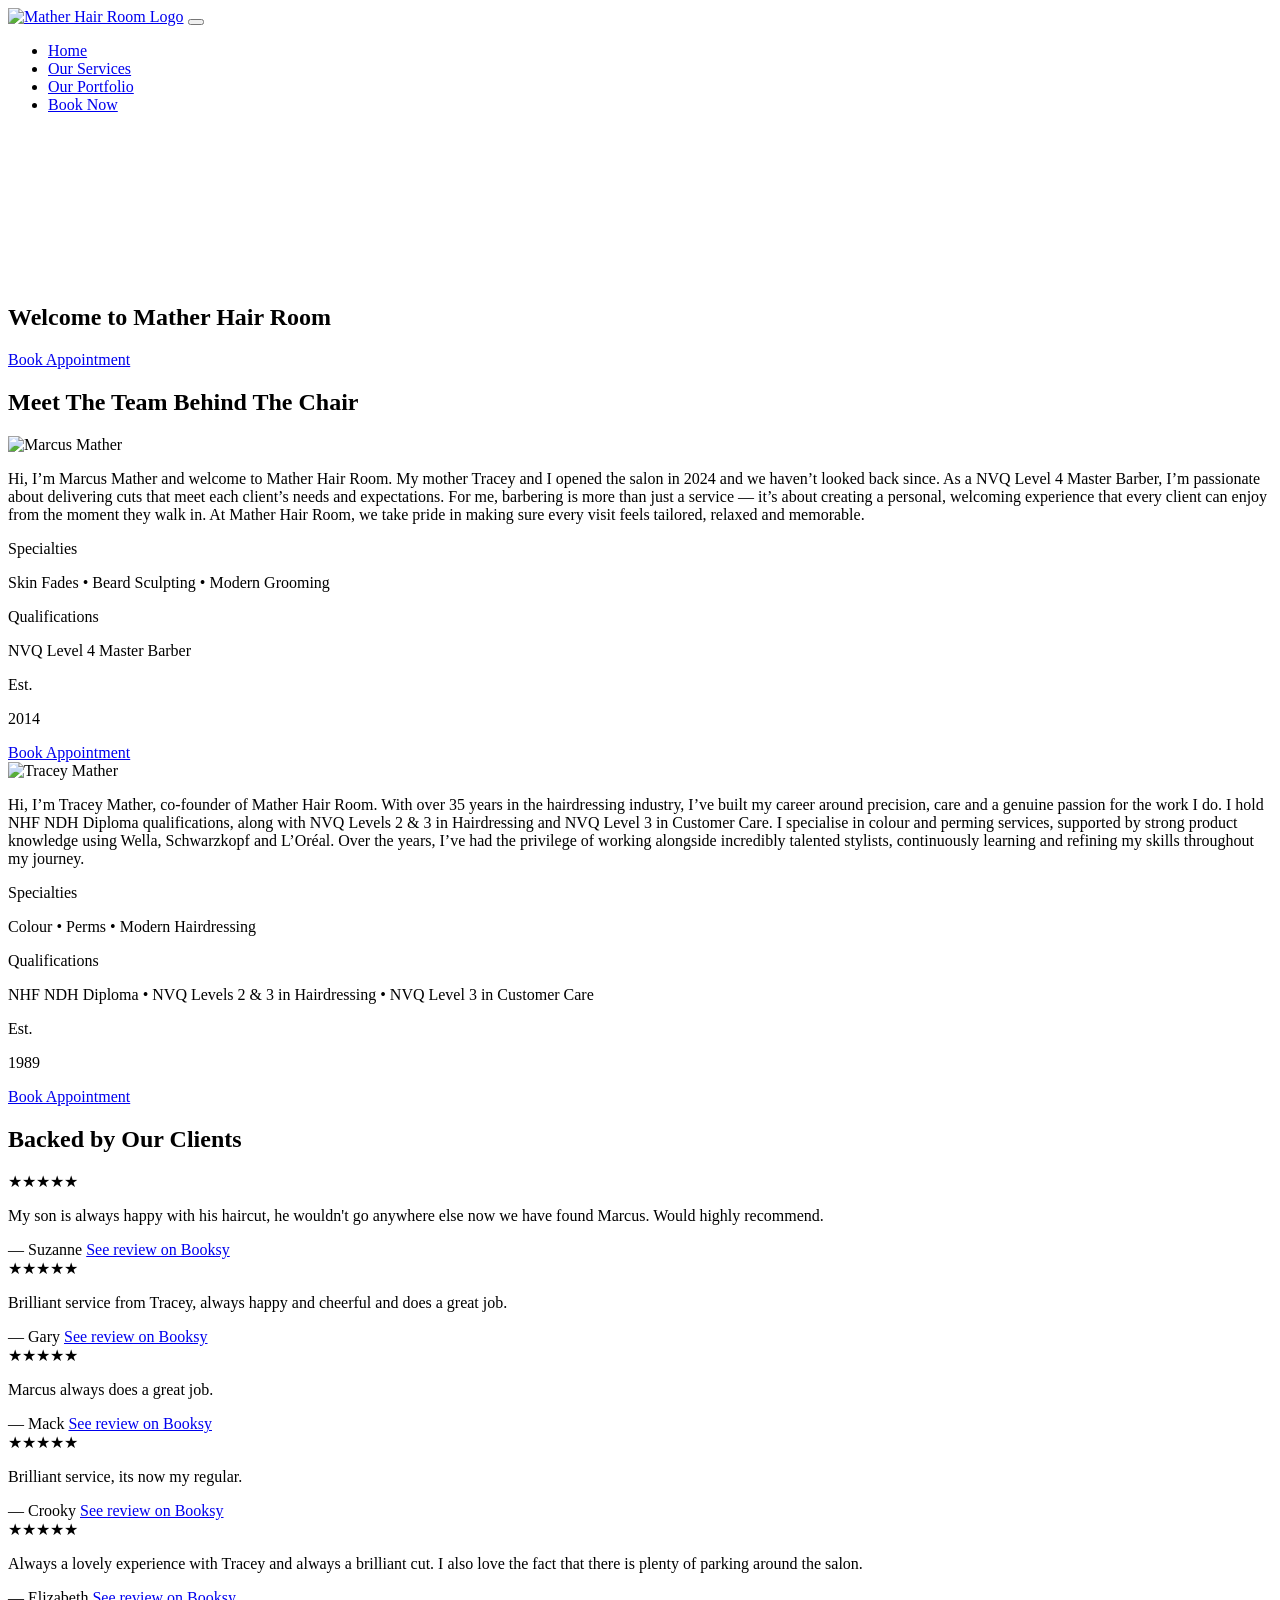
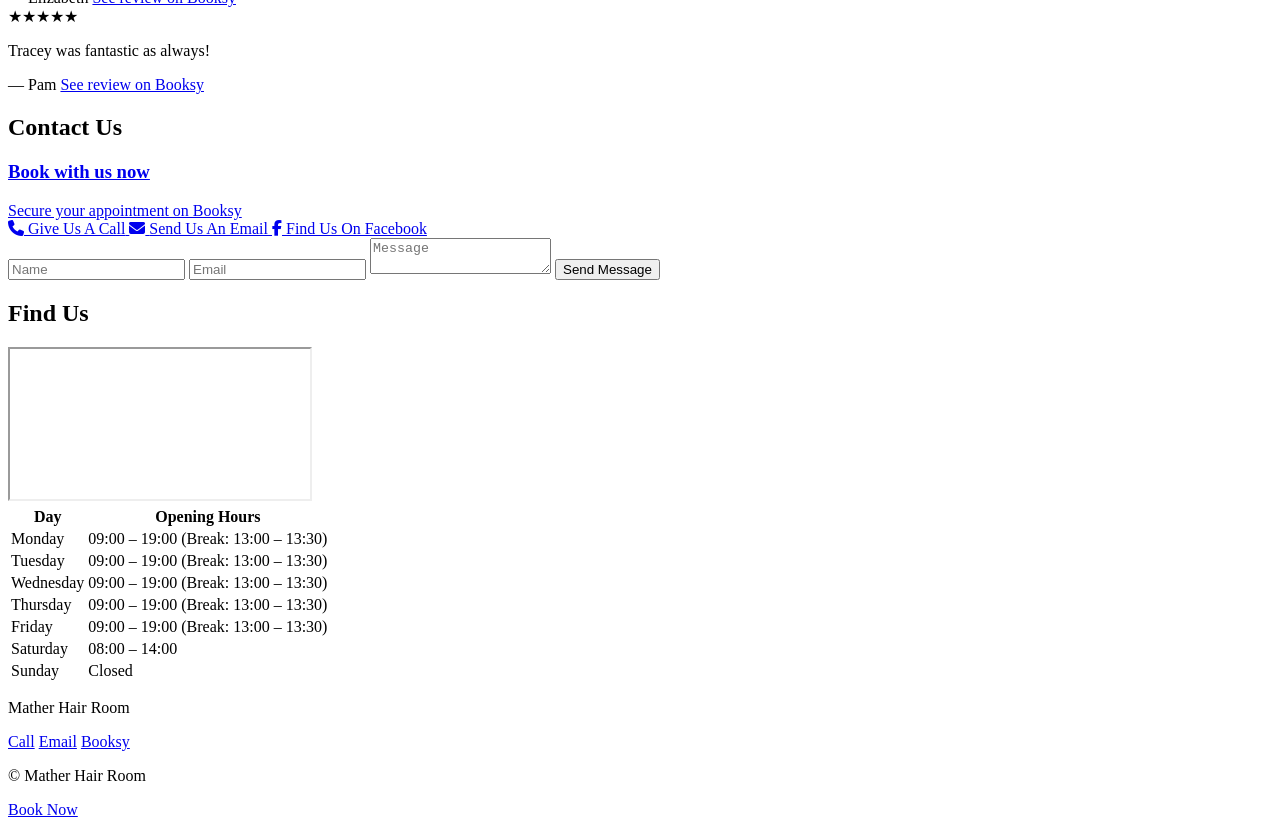
==== index.html @ 6ac4137b "Add files via upload" ====
<!DOCTYPE html>

<html lang="en">
  <head>
    <link href="style.css" rel="stylesheet"/>
    <link rel="stylesheet" href="https://cdnjs.cloudflare.com/ajax/libs/font-awesome/6.4.0/css/all.min.css" />
    <link href="https://fonts.googleapis.com/css2?family=Playfair+Display:wght@400;600;700&family=Libre+Baskerville:wght@400;700&display=swap" rel="stylesheet">
    <link rel="icon" type="image/png" href="ImagesMHR1/favicon.png">
    <meta charset="UTF-8"/>
    <meta name="viewport" content="width=device-width, initial-scale=1.0"/>
    <meta http-equiv="X-UA-Compatible" content="IE=edge">
    <meta name="description" content="Mather Hair Room | a premium barber and hair salon in Tarleton. Expert cuts, skin fades, beard sculpting, colour and perming services from Marcus and Tracey Mather. Book online via Booksy.">
    <meta name="keywords" content="barber Tarleton, hair salon Tarleton, skin fade Tarleton, beard sculpting, Mather Hair Room, haircut Tarleton, colour and perming, Marcus Mather, Tracey Mather, Best barber in Tarleton, best hairdresser in tarleton, best salon in tarleton, best tarleton">
    <meta name="author" content="Mather Hair Room">
    <meta name="robots" content="index, follow">
    <meta property="og:title" content="Mather Hair Room | Premium Barber & Hair Salon, Tarleton">
    <meta property="og:description" content="Expert cuts, fades, beard sculpting, colour and perming in Tarleton. Book your appointment online today.">
    <meta property="og:image" content="https://matherhairroom.com/ImagesMHR1/logo2.png">
    <meta property="og:url" content="https://matherhairroom.com">
    <meta property="og:type" content="website">
    <title>Mather Hair Room | Home</title>

    <script type="application/ld+json">
{
  "@context": "https://schema.org",
  "@type": "HairSalon",
  "name": "Mather Hair Room",
  "image": "https://matherhairroom.com/ImagesMHR1/logo2.png",
  "url": "https://matherhairroom.com",
  "telephone": "+441772971982",
  "email": "matherhairroom@gmail.com",
  "address": {
    "@type": "PostalAddress",
    "streetAddress": "Blackgate Lane",
    "addressLocality": "Tarleton",
    "addressRegion": "Lancashire",
    "postalCode": "PR4 6NP",
    "addressCountry": "GB"
  },
  "openingHoursSpecification": [
    {
      "@type": "OpeningHoursSpecification",
      "dayOfWeek": ["Monday", "Tuesday", "Wednesday", "Thursday", "Friday"],
      "opens": "09:00",
      "closes": "19:00"
    },
    {
      "@type": "OpeningHoursSpecification",
      "dayOfWeek": "Saturday",
      "opens": "08:00",
      "closes": "14:00"
    }
  ],
  "priceRange": "££",
  "currenciesAccepted": "GBP",
  "paymentAccepted": "Cash, Card",
  "hasMap": "https://www.google.com/maps/embed?pb=!1m18!1m12!1m3!1d3154.8113786344843!2d-2.8438780091918936!3d53.67481567965395!2m3!1f0!2f0!3f0!3m2!1i1024!2i768!4f13.1!3m3!1m2!1s0x487b158aad8268b1%3A0x4fa4967785ae12a1!2sMather%20Hair%20Room!5e0!3m2!1sen!2suk!4v1777460934148!5m2!1sen!2suk"
}
</script>
  </head>
  
<body>
<header>
  <a href="index.html"><img src="ImagesMHR1/logo2.png" alt="Mather Hair Room Logo" /></a>
  <button class="nav-toggle" aria-label="Toggle menu">
  <span></span><span></span><span></span>
</button>

<!-------------------------------------- NAVBAR ------------------------------------->

  <nav>
    <ul>
      <li><a href="index.html">Home</a></li>
      <li><a href="mather1.html">Our Services</a></li>
      <li><a href="mather2.html">Our Portfolio</a></li>
      <li><a href="https://booksy.com/en-gb/119931_mather-hair-room_hair-salon_25535_united-kingdom#ba_s=seo">Book Now</a></li>
    </ul>
  </nav>
</header>

<!-------------------------------------- HERO SECTION ------------------------------------->
  
  <section id="home">
    <video autoplay loop muted playsinline>
        <source src="herovideoMHR.mp4" type="video/mp4">
        Your browser does not support the video tag.
    </video>
      <div class="hero-content">
        <h1>Welcome to Mather Hair Room</h1>
          <p><a href="https://booksy.com/en-gb/119931_mather-hair-room_hair-salon_25535_united-kingdom#ba_s=seo">Book Appointment</a></p>
      </div>
  </section>

  <!-------------------------------------- ABOUT SECTION ------------------------------------->

  <section id="about" class="reveal">
    <h2>Meet The Team Behind The Chair</h2>
     <div class="Marcus">
        <img src="ImagesMHR1/marcus.png" alt="Marcus Mather" loading="lazy" />
          <p>Hi, I’m Marcus Mather and welcome to Mather Hair Room. My mother Tracey and I opened the salon in 2024 and we haven’t looked back since.
           As a NVQ Level 4 Master Barber, I’m passionate about delivering cuts that meet each client’s needs and expectations. For me, barbering is more than just a service — it’s about creating a personal, welcoming experience that every client can enjoy from the moment they walk in.
           At Mather Hair Room, we take pride in making sure every visit feels tailored, relaxed and memorable.</p>
              <div class="about-right">
                <div class="lux-info">
                  <p class="label">Specialties</p>
                  <p class="value">Skin Fades • Beard Sculpting • Modern Grooming</p>
                  <p class="label">Qualifications</p>
                  <p class="value">NVQ Level 4 Master Barber</p>
                  <p class="label">Est.</p>
                  <p class="value">2014</p>
                  <a href="https://booksy.com/en-gb/119931_mather-hair-room_hair-salon_25535_united-kingdom/staffer/173521#ba_s=seo" class="lux-button">Book Appointment</a>
                </div>
              </div>
      </div>

    <div class="Tracey">
      <img src="ImagesMHR1/tracey.png" alt="Tracey Mather" width="200px" loading="lazy" />
        <p>Hi, I’m Tracey Mather, co-founder of Mather Hair Room. With over 35 years in the hairdressing industry, I’ve built my career around precision, care and a genuine passion for the work I do.
           I hold NHF NDH Diploma qualifications, along with NVQ Levels 2 & 3 in Hairdressing and NVQ Level 3 in Customer Care.
           I specialise in colour and perming services, supported by strong product knowledge using Wella, Schwarzkopf and L’Oréal.
           Over the years, I’ve had the privilege of working alongside incredibly talented stylists, continuously learning and refining my skills throughout my journey.</p>
          <div class="about-right">
            <div class="lux-info">
              <p class="label">Specialties</p>
              <p class="value">Colour • Perms • Modern Hairdressing</p>
              <p class="label">Qualifications</p>
              <p class="value">NHF NDH Diploma • NVQ Levels 2 & 3 in Hairdressing • NVQ Level 3 in Customer Care </p>
              <p class="label">Est.</p>
              <p class="value">1989</p>
              <a href="https://booksy.com/en-gb/119931_mather-hair-room_hair-salon_25535_united-kingdom/staffer/178825#ba_s=seo" class="lux-button">Book Appointment</a>
           </div>
         </div>
    </div>
  </section>

  <!-------------------------------------- REVIEW SECTION ------------------------------------->
  
   <h2 id="testimonials-title">Backed by Our Clients</h2>
    <section id="testimonials">
      <div class="review-card">
        <div class="stars">★★★★★</div>
          <p class="review-text">My son is always happy with his haircut, he wouldn't go anywhere else now we have found Marcus. Would highly recommend.</p>
          <span class="review-name">— Suzanne</span>
          <a class="review-link" href="https://booksy.com/en-gb/119931_mather-hair-room_hair-salon_25535_united-kingdom#reviews-section" target="_blank"> See review on Booksy</a> 
      </div>

      <div class="review-card">
        <div class="stars">★★★★★</div>
          <p class="review-text">Brilliant service from Tracey, always happy and cheerful and does a great job.</p>
          <span class="review-name">— Gary</span>
          <a class="review-link" href="https://booksy.com/en-gb/119931_mather-hair-room_hair-salon_25535_united-kingdom#reviews-section" target="_blank"> See review on Booksy</a> 
      </div>

      <div class="review-card">
        <div class="stars">★★★★★</div>
          <p class="review-text">Marcus always does a great job.</p>
          <span class="review-name">— Mack</span>
          <a class="review-link" href="https://booksy.com/en-gb/119931_mather-hair-room_hair-salon_25535_united-kingdom#reviews-section" target="_blank"> See review on Booksy</a> 
      </div>

      <div class="review-card">
        <div class="stars">★★★★★</div>
          <p class="review-text">Brilliant service, its now my regular.</p>
          <span class="review-name">— Crooky</span>
          <a class="review-link" href="https://booksy.com/en-gb/119931_mather-hair-room_hair-salon_25535_united-kingdom#reviews-section" target="_blank"> See review on Booksy</a> 
      </div>

      <div class="review-card">
        <div class="stars">★★★★★</div>
          <p class="review-text">Always a lovely experience with Tracey and always a brilliant cut. I also love the fact that there is plenty of parking around the salon.</p>
          <span class="review-name">— Elizabeth</span>
          <a class="review-link" href="https://booksy.com/en-gb/119931_mather-hair-room_hair-salon_25535_united-kingdom#reviews-section" target="_blank"> See review on Booksy</a> 
      </div>

      <div class="review-card">
        <div class="stars">★★★★★</div>
          <p class="review-text">Tracey was fantastic as always!</p>
          <span class="review-name">— Pam</span>
          <a class="review-link" href="https://booksy.com/en-gb/119931_mather-hair-room_hair-salon_25535_united-kingdom#reviews-section" target="_blank"> See review on Booksy</a> 
      </div>
    </section>

    <!-------------------------------------- CONTACT SECTION ------------------------------------->
      
<section id="contact" class="reveal delay-1">
  <h2>Contact Us</h2>

  <div class="contact-container">

    <div class="contact-info">
      <a class="booksy-card" href="https://booksy.com/en-gb/119931_mather-hair-room_hair-salon_25535_united-kingdom#ba_s=seo" target="_blank">
        <h3>Book with us now</h3>
        <span>Secure your appointment on Booksy</span>
      </a>

      <div class="contact-links">
        <a href="tel:+4401772971982">
          <i class="fas fa-phone"></i>
          <span>Give Us A Call</span>
        </a>

        <a href="mailto:matherhairroom@email.com" target="_blank">
          <i class="fas fa-envelope"></i>
          <span>Send Us An Email</span>
        </a>

        <a href="https://www.facebook.com/p/Mather-Hair-Room-61552553468112/" target="_blank">
          <i class="fab fa-facebook-f"></i>
          <span>Find Us On Facebook</span>
        </a>
      </div>

    </div>

    <div class="contact-form">
      <form name="contact" method="POST" data-netlify="true">
        <input type="text" name="name" placeholder="Name" required>
        <input type="email" name="email" placeholder="Email" required>
        <textarea name="message" placeholder="Message"></textarea>
        <button type="submit">Send Message</button>
      </form>
    </div>

  </div>
</section>

<!-------------------------------------- LOCATION & OPENING TIMES ------------------------------------->

<section id="location" class="reveal delay-2">

  <h2>Find Us</h2>

  <div class="location-container">

    <div class="map-wrapper">
      <iframe src="https://www.google.com/maps/embed?pb=!1m18!1m12!1m3!1d3154.8113786344843!2d-2.8438780091918936!3d53.67481567965395!2m3!1f0!2f0!3f0!3m2!1i1024!2i768!4f13.1!3m3!1m2!1s0x487b158aad8268b1%3A0x4fa4967785ae12a1!2sMather%20Hair%20Room!5e0!3m2!1sen!2suk!4v1777460934148!5m2!1sen!2suk"
        allowfullscreen=""
        loading="lazy"
        title="Mather Hair Room Location"
        >
      </iframe>
    </div>

    <div class="opening-card">
      <table class="barber-table">
        <thead>
          <tr>
            <th>Day</th>
            <th>Opening Hours</th>
          </tr>
        </thead>
        <tbody>
          <tr>
            <td>Monday</td>
            <td>09:00 – 19:00 <span class="highlight">(Break: 13:00 – 13:30)</span></td>
          </tr>
          <tr>
            <td>Tuesday</td>
            <td>09:00 – 19:00 <span class="highlight">(Break: 13:00 – 13:30)</span></td>
          </tr>
          <tr>
            <td>Wednesday</td>
            <td>09:00 – 19:00 <span class="highlight">(Break: 13:00 – 13:30)</span></td>
          </tr>
          <tr>
            <td>Thursday</td>
            <td>09:00 – 19:00 <span class="highlight">(Break: 13:00 – 13:30)</span></td>
          </tr>
          <tr>
            <td>Friday</td>
            <td>09:00 – 19:00 <span class="highlight">(Break: 13:00 – 13:30)</span></td>
          </tr>
          <tr>
            <td>Saturday</td>
            <td>08:00 – 14:00</td>
          </tr>
          <tr>
            <td>Sunday</td>
            <td>Closed</td>
          </tr>
        </tbody>
      </table>
    </div>

  </div>

</section>

<!-------------------------------------- FOOTER ------------------------------------->
  
<footer id="footer">

  <div class="footer-container">

    <p class="footer-brand">Mather Hair Room</p>

    <div class="footer-links">
      <a href="tel:+4401772971982">Call</a>
      <a href="mailto:matherhairroom@gmail.com">Email</a>
      <a href="https://booksy.com/en-gb/119931_mather-hair-room_hair-salon_25535_united-kingdom#ba_s=seo" target="_blank">Booksy</a>
    </div>

    <p class="footer-copy">© <span id="year"></span> Mather Hair Room</p>

  </div>

</footer>

<!-------------------------------------- BOOK NOW BUTTON ON MOBILES ------------------------------------->

<a href="https://booksy.com/en-gb/119931_mather-hair-room_hair-salon_25535_united-kingdom#ba_s=seo" 
   class="sticky-book" 
   target="_blank">
  Book Now
</a>

  <script src="script.js"></script>
</body>

</html>
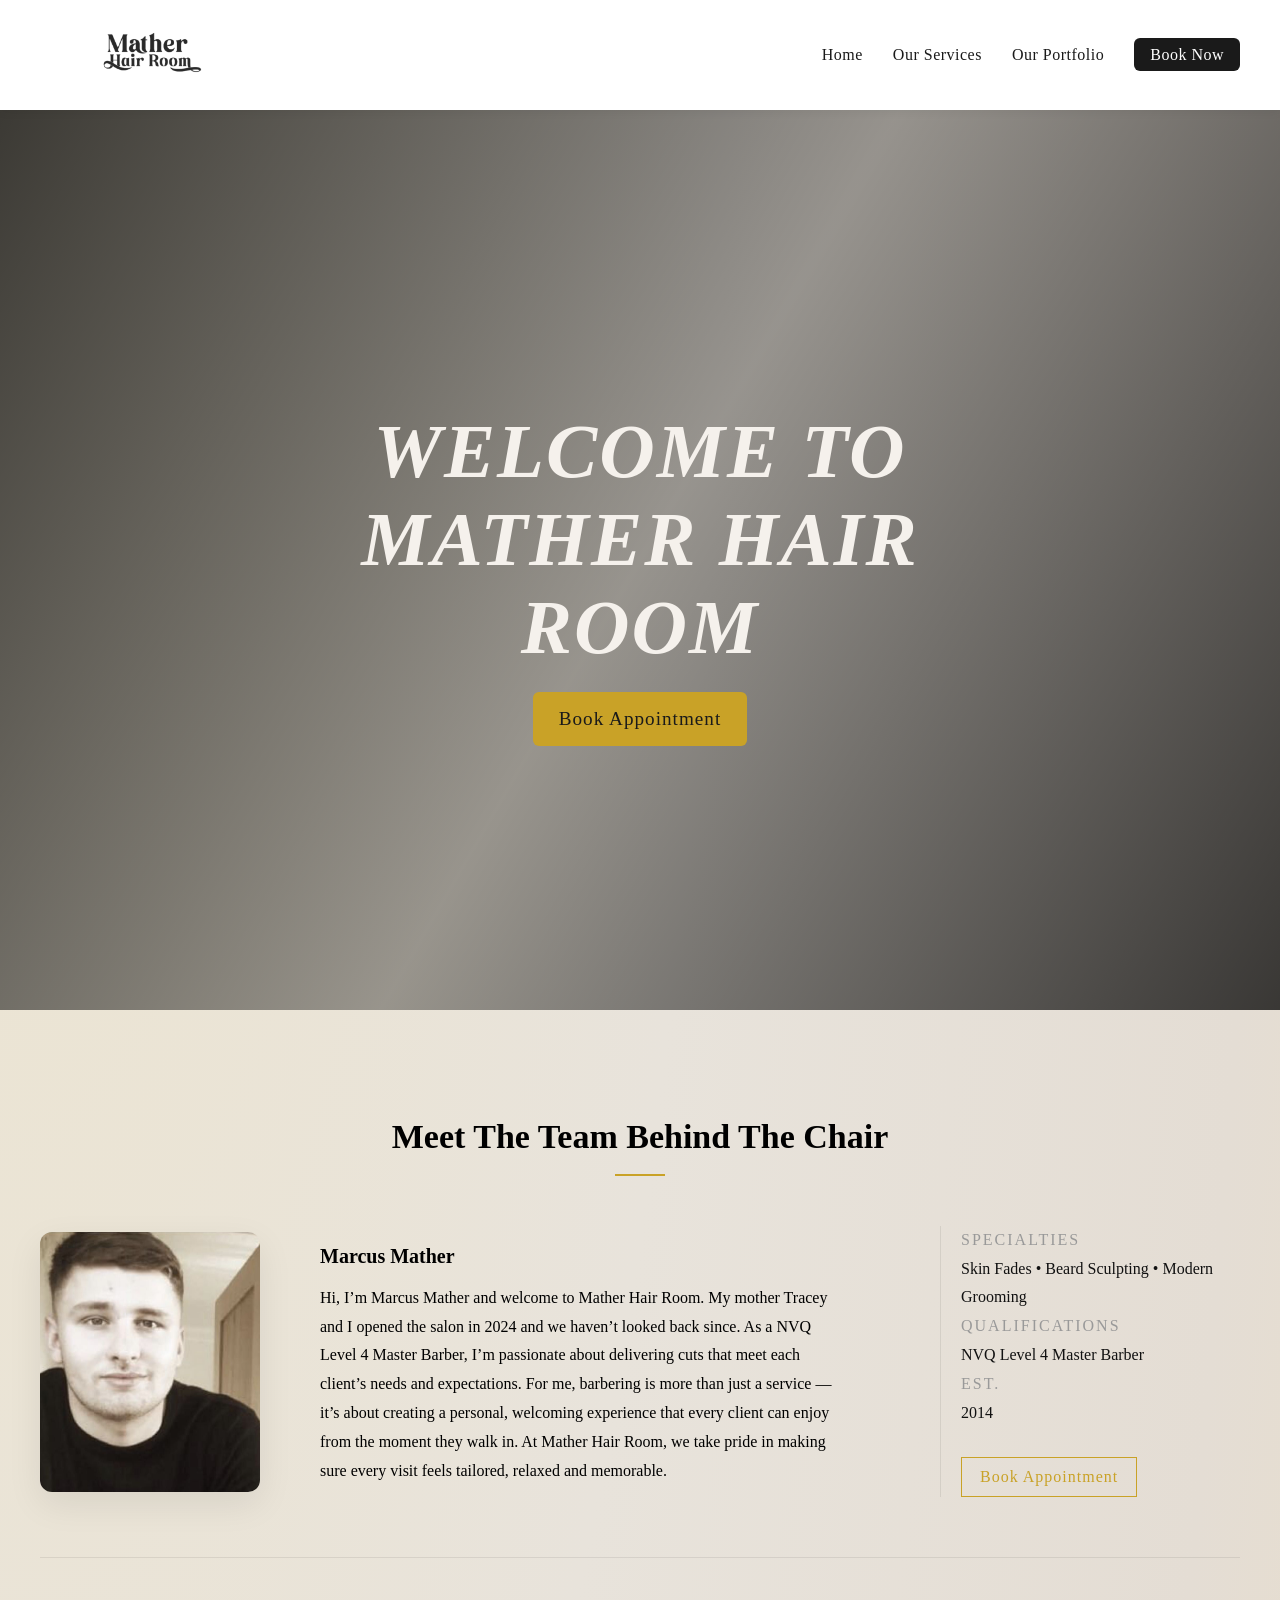
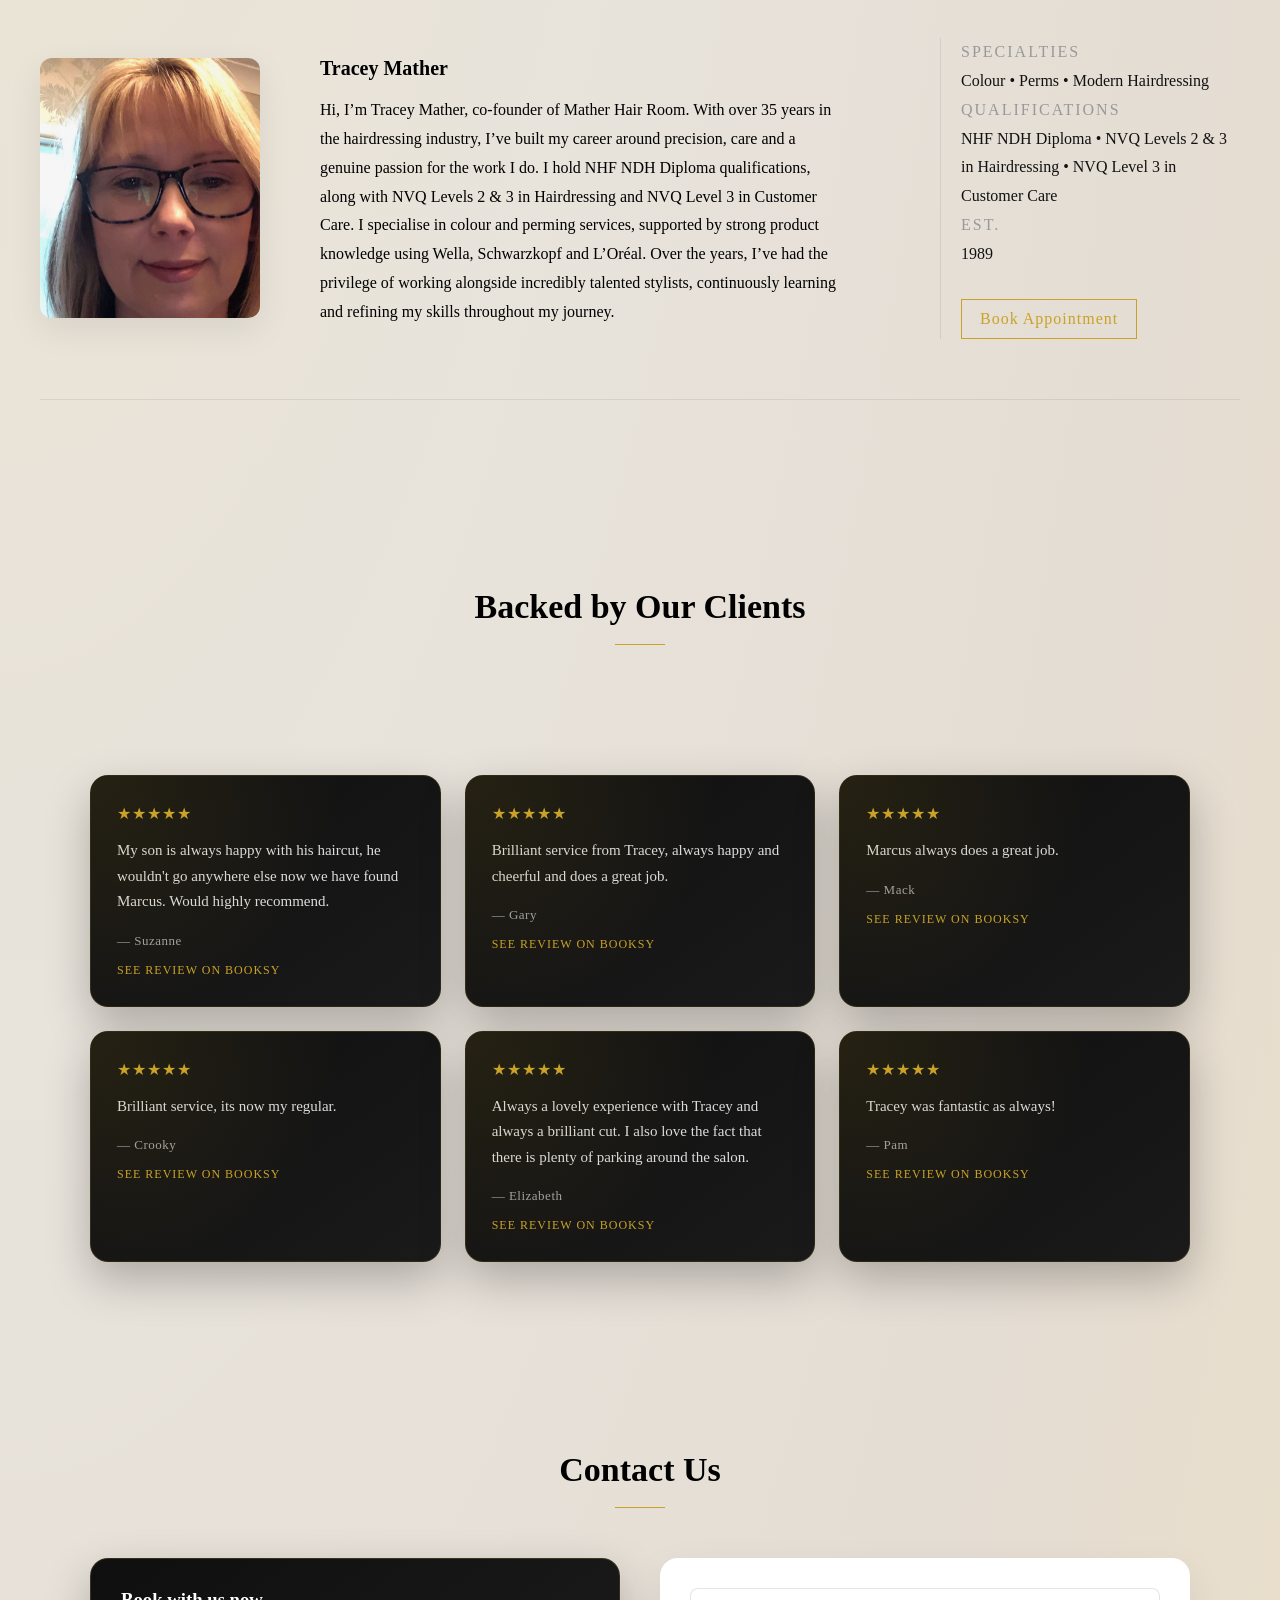
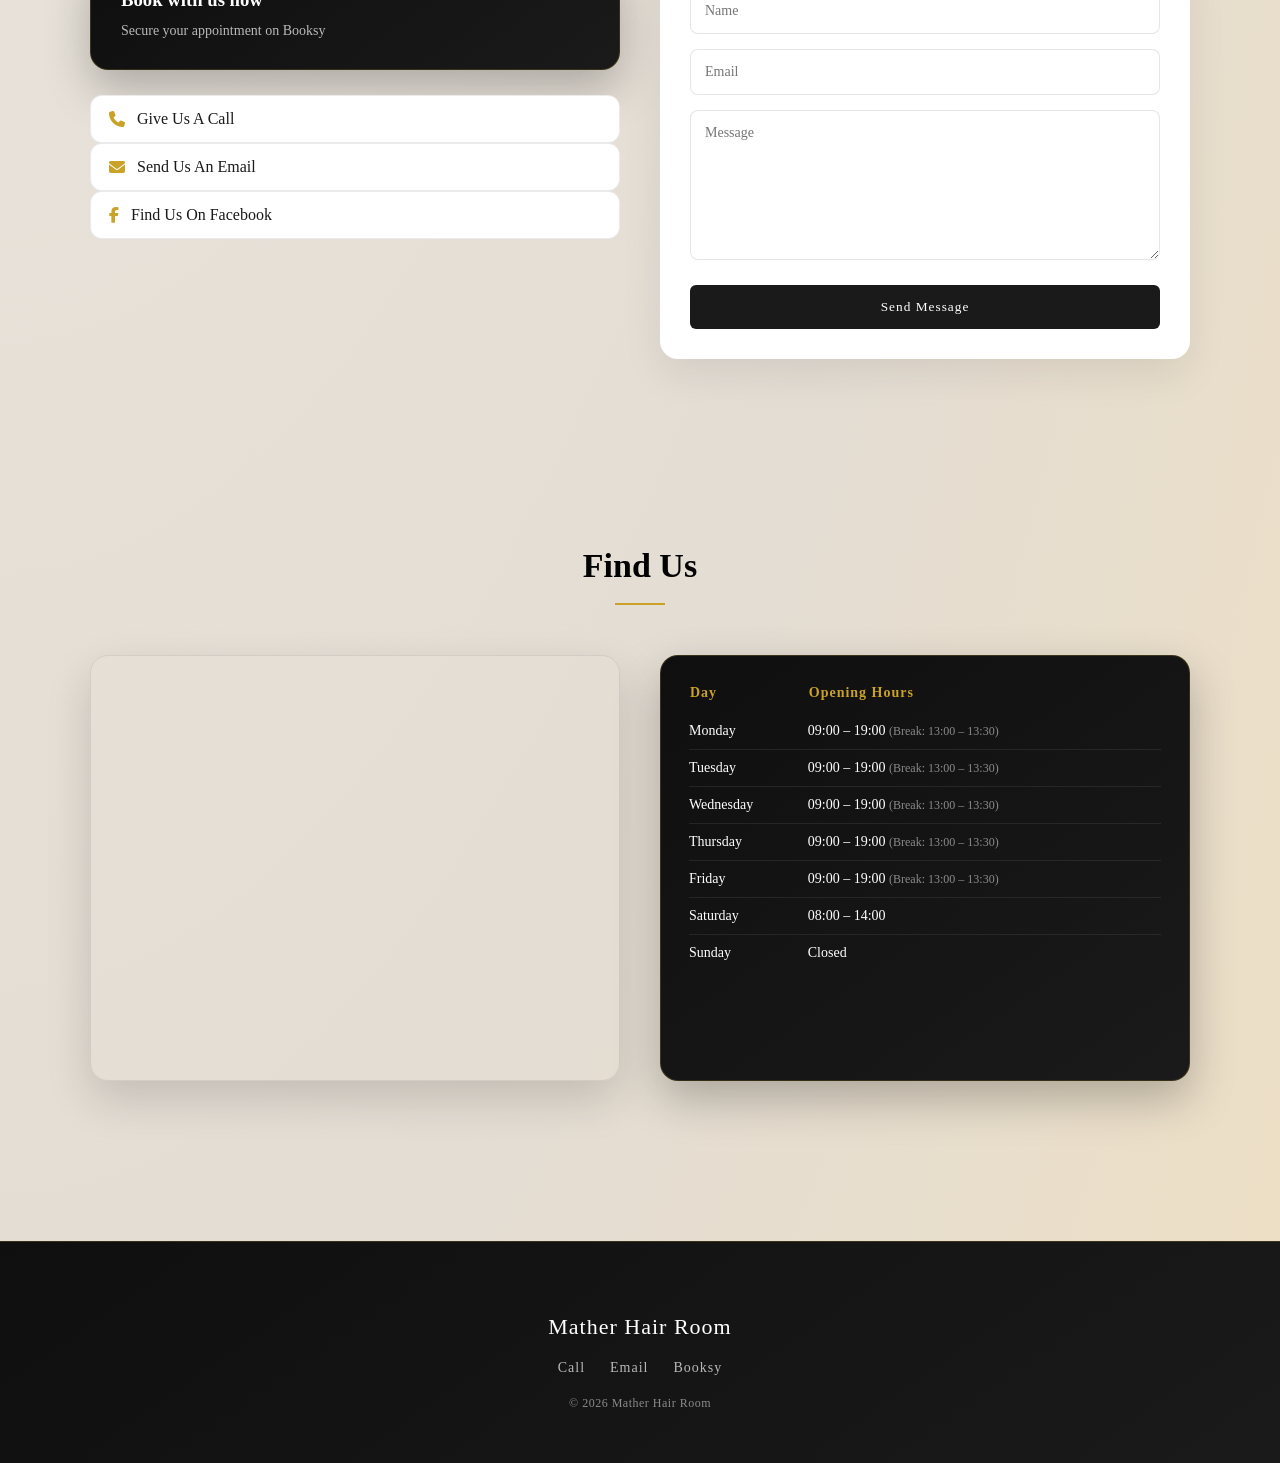
==== commit f7fd562f: "Update index.html" ====
--- a/index.html
+++ b/index.html
@@ -81,7 +81,7 @@
 <!-------------------------------------- HERO SECTION ------------------------------------->
   
   <section id="home">
-    <video autoplay loop muted playsinline>
+    <video autoplay loop muted playsinline webkit-playsinline>
         <source src="herovideoMHR.mp4" type="video/mp4">
         Your browser does not support the video tag.
     </video>
@@ -317,4 +317,4 @@
   <script src="script.js"></script>
 </body>
 
-</html>+</html>
--- a/style.css
+++ b/style.css
@@ -0,0 +1,1187 @@
+/* CSS FOR MATHER HAIR ROOM */
+
+ body {
+  background: radial-gradient(ellipse at top left, #ede5d0 0%, #e8e3db 40%, #e4ddd4 70%, #eddfc4 100%);
+  min-height: 100vh;
+  z-index: 10000;
+  color: black;
+  font-family: 'Libre Baskerville', serif;
+  margin: 0;
+  padding: 0;
+  opacity: 0; 
+  transition: opacity 0.6s ease;
+} 
+
+body.loaded {
+  opacity: 1;
+}
+
+body.fade-out {
+  opacity: 0;
+}
+
+.reveal {
+  opacity: 0;
+  transform: translateY(40px);
+  transition: all 0.8s ease;
+}
+
+.reveal.active {
+  opacity: 1;
+  transform: translateY(0);
+}
+
+.reveal.delay-1 { transition-delay: 0.1s; }
+.reveal.delay-2 { transition-delay: 0.2s; }
+
+h1 {
+  font-family: 'Playfair Display', serif;
+  text-align: center;
+  font-size: 40px;
+  font-style: italic;
+  font-weight: 600;
+  letter-spacing: 1.5px;
+}
+
+h2 {
+  text-align: center;
+  font-size: 34px;
+  margin-bottom: 70px;
+  font-family: 'Playfair Display', serif;
+}
+
+h2::after {
+  content: "";
+  display: block;
+  width: 50px;
+  height: 1.5px;
+  background: #c9a227;
+  margin: 18px auto 0;
+}
+
+h3 {
+  font-family: 'Playfair Display', serif;
+}
+
+/* ------------------------------------------------------ NAVBAR ------------------------------------------------------- */
+
+header {
+  background: #ffffff;
+  position: sticky;
+  display: flex;
+  align-items: center;
+  justify-content: space-between;
+  height: 110px;
+  padding: 0 40px; 
+  top: 0;
+  z-index: 1000;
+  box-shadow: 0 2px 10px rgba(0,0,0,0.05);
+}
+
+header img {
+  height: 100px;
+}
+
+nav ul {
+  list-style: none;
+  display: flex;
+  gap: 30px;
+  margin: 0;
+  padding: 0;
+}
+
+nav a {
+  text-decoration: none;
+  color: #1a1a1a;
+  font-family: 'Playfair Display', serif;
+  font-size: 16px;
+  letter-spacing: 0.5px;
+  transition: color 0.3s ease;
+}
+
+nav a:hover {
+  color: #c9a227; 
+}
+
+nav li:last-child a {
+  background: #1a1a1a;
+  color: #fff;
+  padding: 8px 16px;
+  border-radius: 6px;
+  transition: all 0.3s ease;
+}
+
+nav li:last-child a:hover {
+  background: #c9a227;
+  color: #1a1a1a;
+}
+
+.nav-toggle {
+  display: none;
+  flex-direction: column;
+  gap: 5px;
+  cursor: pointer;
+  background: none;
+  border: none;
+  padding: 4px;
+}
+
+.nav-toggle span {
+  display: block;
+  width: 24px;
+  height: 2px;
+  background: #1a1a1a;
+  border-radius: 2px;
+  transition: all 0.3s ease;
+}
+
+@media (max-width: 900px) {
+  header {
+    padding: 0 24px;
+  }
+
+  nav ul {
+    gap: 20px;
+  }
+
+  nav a {
+    font-size: 14px;
+  }
+}
+
+@media (max-width: 640px) {
+  header {
+    height: 70px;
+    padding: 0 20px;
+    position: relative;
+  }
+
+  header img {
+    height: 55px;
+  }
+
+  .nav-toggle {
+    display: flex;
+  }
+
+  nav {
+    display: none;
+    position: absolute;
+    top: 70px;
+    left: 0;
+    right: 0;
+    background: #ffffff;
+    box-shadow: 0 4px 12px rgba(0,0,0,0.08);
+    z-index: 999;
+  }
+
+  nav.open {
+    display: block;
+  }
+
+  nav ul {
+    flex-direction: column;
+    gap: 0;
+    padding: 8px 0;
+  }
+
+  nav ul li a {
+    display: block;
+    padding: 14px 20px;
+    font-size: 15px;
+  }
+
+  nav li:last-child a {
+    margin: 10px 20px 14px;
+    text-align: center;
+    display: block;
+    border-radius: 6px;
+  }
+}
+
+/* ----------------------------------------------------------------------------------- HOME SECTION ------------------------------------------------------------------------------------ */
+
+#home {
+  position: relative;
+  isolation: isolate;
+  width: 100%;
+  height: 100vh;
+  overflow: hidden;
+  display: flex;
+  align-items: center;
+  justify-content: center;
+}
+
+#home video {
+  position: absolute;
+  inset: 0;
+  width: 100%;
+  height: 100%;
+  object-fit: cover;
+
+  z-index: 0;
+  pointer-events: none;
+}
+
+#home::before {
+  content: "";
+  position: absolute;
+  inset: 0;
+  z-index: 1;
+
+  background: linear-gradient(
+    120deg,
+    rgba(0, 0, 0, 0.75),
+    rgba(0, 0, 0, 0.35),
+    rgba(0, 0, 0, 0.75)
+  );
+}
+
+.hero-content {
+  position: relative;
+  z-index: 2 !important;
+  text-align: center;
+  max-width: 800px;
+  padding: 0 20px;
+  color: #f5f1ec;
+  opacity: 0;
+  animation: heroFadeIn 1s ease-out forwards;
+  animation-delay: 0.5s;
+}
+
+.hero-content h1 {
+  font-size: clamp(2.8rem, 6vw, 5rem);
+  letter-spacing: 2px;
+  text-transform: uppercase;
+  margin-bottom: 20px;
+  color: #f5f1ec;
+}
+
+.hero-content p {
+  font-size: 1.2rem;
+  max-width: 600px;
+  margin: 0 auto 30px;
+  color: rgba(245, 241, 236, 0.85);
+  line-height: 1.6;
+}
+
+.hero-content a {
+  display: inline-block;
+  padding: 12px 26px;
+  background: #c9a227;
+  color: #1a1a1a;
+  text-decoration: none;
+  font-family: 'Playfair Display', serif;
+  letter-spacing: 1px;
+  border-radius: 6px;
+  transition: all 0.3s ease;
+}
+
+.hero-content a:hover {
+  background: #f5f1ec;
+  transform: translateY(-2px);
+}
+
+@keyframes heroFadeIn {
+  from {
+    opacity: 0;
+    transform: translateY(20px);
+    filter: blur(6px);
+  }
+  to {
+    opacity: 1;
+    transform: translateY(0);
+    filter: blur(0);
+  }
+}
+
+/* ------------------------------------------------------ ABOUT SECTION ------------------------------------------------------- */
+
+#about {
+  padding: 100px 40px;
+  max-width: 1200px;
+  margin: 0 auto;
+}
+
+#about .Marcus,
+#about .Tracey {
+  display: grid;
+  grid-template-columns: 220px 1fr 300px;
+  align-items: center;
+  gap: 60px;
+  margin-bottom: 80px;
+  padding-bottom: 60px;
+  border-bottom: 1px solid rgba(0,0,0,0.08);
+}
+
+#about img {
+  width: 220px;
+  height: 260px;
+  object-fit: cover;
+  border-radius: 12px;
+  box-shadow: 0 12px 35px rgba(0,0,0,0.08);
+}
+
+#about p {
+  font-size: 16px;
+  line-height: 1.8;
+  margin: 0;
+  max-width: 520px;
+}
+
+#about .Marcus p::before,
+#about .Tracey p::before {
+  display: block;
+  font-family: 'Playfair Display', serif;
+  font-size: 20px;
+  margin-bottom: 10px;
+}
+
+#about .Marcus > p::before {
+  content: "Marcus Mather";
+  font-weight: 900;
+}
+
+#about .Tracey > p::before {
+  content: "Tracey Mather";
+  font-weight: 900;
+}
+
+#about .about-right {
+  display: flex;
+  justify-content: flex-end;
+}
+
+.lux-info {
+  max-width: 300px;
+  padding-left: 20px;
+  border-left: 1px solid rgba(0,0,0,0.08);
+}
+
+.lux-info .label {
+  font-size: 12px;
+  letter-spacing: 2px;
+  text-transform: uppercase;
+  color: #999;
+  margin-top: 20px;
+}
+
+.lux-info .value {
+  font-size: 16px;
+  margin-top: 5px;
+  color: #111;
+  line-height: 1.6;
+}
+
+.lux-button {
+  display: inline-block;
+  margin-top: 30px;
+  padding: 10px 18px;
+  border: 1px solid #c9a227;
+  text-decoration: none;
+  color: #c9a227;
+  letter-spacing: 1px;
+  transition: 0.3s;
+}
+
+.lux-button:hover {
+  background: #c9a227;
+  color: #fff;
+}
+
+@media (max-width: 1024px) and (min-width: 769px) {
+
+  #about {
+    padding: 80px 30px;
+  }
+
+  #about .Marcus,
+  #about .Tracey {
+    grid-template-columns: 180px 1fr;
+    gap: 40px;
+    align-items: start;
+  }
+
+  #about img {
+    width: 180px;
+    height: 220px;
+  }
+
+  #about p {
+    max-width: 100%;
+    font-size: 15px;
+    line-height: 1.7;
+  }
+
+  #about .about-right {
+    grid-column: 1 / -1;
+    display: flex;
+    justify-content: space-between;
+    align-items: center; 
+    gap: 40px;
+    margin-top: 25px;
+  }
+
+  .lux-info {
+    border-left: none;
+    padding-left: 0;
+    max-width: 70%;
+  }
+
+  .lux-button {
+    margin-top: 0;
+    flex-shrink: 0;
+    white-space: nowrap;
+  }
+}
+
+@media (max-width: 768px) {
+
+  #about {
+    padding: 70px 20px;
+  }
+
+  #about .Marcus,
+  #about .Tracey {
+    grid-template-columns: 1fr !important;
+    text-align: center;
+    gap: 25px;
+  }
+
+  #about img {
+    margin: 0 auto;
+  }
+
+  #about p {
+    text-align: center;
+    max-width: 100%;
+  }
+
+  #about .about-right {
+    display: flex !important;
+    flex-direction: column !important;
+    align-items: center;
+    justify-content: center;
+    gap: 18px;
+    grid-column: 1 / -1;
+    margin-top: 20px;
+  }
+
+  .lux-info {
+    border-left: none;
+    padding-left: 0;
+    max-width: 100%;
+    text-align: center;
+  }
+
+  .lux-button {
+    margin-top: 0;
+  }
+}
+
+/* ------------------------------------------------------ TESTIMONIALS ------------------------------------------------------- */
+
+#testimonials {
+  max-width: 1100px;
+  margin: 0 auto;
+  padding: 100px 20px;
+  display: grid;
+  grid-template-columns: repeat(3, 1fr);
+  gap: 24px;
+}
+
+.testimonials-title {
+  text-align: center;
+  margin-bottom: 50px;
+}
+
+.review-card {
+  background: linear-gradient(145deg,#0f0f0f,#1a1a1a);
+  border: 1px solid rgba(201, 162, 39, 0.15);
+  border-radius: 18px;
+  padding: 28px 26px;
+  box-shadow: 0 18px 45px rgba(0,0,0,0.25);
+  position: relative;
+  overflow: hidden;
+   opacity: 0;
+  transform: translateY(50px);
+  transition: opacity 0.9s ease, transform 0.9s cubic-bezier(0.16, 1, 0.3, 1);
+}
+
+.review-card.show {
+  opacity: 1;
+  transform: translateY(0) scale(1);
+}
+
+.review-card:nth-child(1) { transition-delay: 0.05s; }
+.review-card:nth-child(2) { transition-delay: 0.1s; }
+.review-card:nth-child(3) { transition-delay: 0.15s; }
+.review-card:nth-child(4) { transition-delay: 0.2s; }
+.review-card:nth-child(5) { transition-delay: 0.25s; }
+.review-card:nth-child(6) { transition-delay: 0.3s; }
+
+.review-card::before {
+  content: "";
+  position: absolute;
+  inset: 0;
+  background: radial-gradient(circle at top left,rgba(201, 162, 39, 0.12),transparent 60%);
+  pointer-events: none;
+}
+
+.review-card:hover {
+  box-shadow: 0 25px 60px rgba(0,0,0,0.35);
+}
+
+.review-card .stars {
+  color: #c9a227;
+  font-size: 16px;
+  letter-spacing: 1px;
+  margin-bottom: 12px;
+}
+
+.review-card .review-text {
+  font-size: 15px;
+  line-height: 1.7;
+  color: rgba(255,255,255,0.85);
+  margin-bottom: 18px;
+  font-family: 'Libre Baskerville', serif;
+}
+
+.review-card .review-name {
+  display: block;
+  font-size: 13px;
+  letter-spacing: 0.5px;
+  color: rgba(255,255,255,0.6);
+}
+
+.review-link {
+  display: inline-block;
+  margin-top: 14px;
+
+  font-size: 12px;
+  letter-spacing: 1px;
+  text-transform: uppercase;
+
+  color: #c9a227;
+  text-decoration: none;
+
+  position: relative;
+  transition: 0.3s ease;
+}
+
+.review-link::after {
+  content: "";
+  position: absolute;
+  left: 0;
+  bottom: -3px;
+  width: 0%;
+  height: 1px;
+  background: #c9a227;
+  transition: 0.3s ease;
+}
+
+.review-link:hover {
+  color: #f5f1ec;
+}
+
+.review-link:hover::after {
+  width: 100%;
+}
+
+@media (max-width: 768px) {
+  #testimonials {
+    grid-template-columns: 1fr;
+    padding: 60px 16px;
+  }
+
+  .review-card {
+    padding: 24px 20px;
+  }
+}
+
+/* ------------------------------------------------------ CONTACT  ------------------------------------------------------- */
+
+#contact {
+  max-width: 1100px;
+  margin: 0 auto;
+  padding: 100px 20px;
+}
+
+.contact-container {
+  display: grid;
+  grid-template-columns: 1fr 1fr;
+  gap: 40px;
+  align-items: start;
+}
+
+.contact-info {
+  display: flex;
+  flex-direction: column;
+  gap: 25px;
+}
+
+.booksy-card {
+  background: linear-gradient(145deg,#0f0f0f,#1a1a1a);
+  border: 1px solid rgba(201, 162, 39, 0.2);
+  border-radius: 18px;
+  padding: 30px;
+  text-decoration: none;
+  color: #fff;
+  transition: 0.35s ease;
+  box-shadow: 0 18px 45px rgba(0,0,0,0.25);
+}
+
+.booksy-card h3 {
+  margin: 0 0 10px;
+  font-family: 'Playfair Display', serif;
+}
+
+.booksy-card span {
+  font-size: 14px;
+  color: rgba(255,255,255,0.7);
+}
+
+.booksy-card:hover {
+  transform: translateY(-5px);
+  border-color: #c9a227;
+}
+
+.contact-links a {
+  display: flex;
+  align-items: center;
+  gap: 12px;
+
+  padding: 14px 18px;
+  border-radius: 12px;
+
+  text-decoration: none;
+  color: #1a1a1a;
+
+  background: #fff;
+  border: 1px solid rgba(0,0,0,0.08);
+
+  transition: all 0.3s ease;
+}
+
+.contact-links a i {
+  color: #c9a227;
+  font-size: 16px;
+}
+
+.contact-links a:hover {
+  transform: translateX(5px);
+  color: #c9a227;
+}
+
+.contact-form {
+  background: #ffffff;
+  padding: 30px;
+  border-radius: 18px;
+  box-shadow: 0 15px 40px rgba(0,0,0,0.08);
+}
+
+.contact-form form {
+  display: flex;
+  flex-direction: column;
+  gap: 15px;
+}
+
+.contact-form input,
+.contact-form textarea {
+  padding: 14px;
+  border-radius: 8px;
+  border: 1px solid rgba(0,0,0,0.1);
+  font-family: 'Libre Baskerville', serif;
+  font-size: 14px;
+}
+
+.contact-form textarea {
+  min-height: 120px;
+  resize: vertical;
+}
+
+.contact-form button {
+  margin-top: 10px;
+  padding: 14px;
+  background: #1a1a1a;
+  color: #fff;
+  border: none;
+  border-radius: 6px;
+  font-family: 'Playfair Display', serif;
+  letter-spacing: 1px;
+  cursor: pointer;
+  transition: 0.3s ease;
+}
+
+.contact-form button:hover {
+  background: #c9a227;
+  color: #1a1a1a;
+}
+
+@media (max-width: 768px) {
+  .contact-container {
+    grid-template-columns: 1fr;
+  }
+}
+
+/* ------------------------------------------------- LOCATION ----------------------------------------- */
+
+#location {
+  max-width: 1100px;
+  margin: 0 auto;
+  padding: 100px 20px;
+}
+
+.location-container {
+  display: grid;
+  grid-template-columns: 1fr 1fr;
+  gap: 40px;
+  align-items: stretch;
+}
+
+.map-wrapper {
+  border-radius: 18px;
+  overflow: hidden;
+  box-shadow: 0 18px 45px rgba(0,0,0,0.15);
+  border: 1px solid rgba(0,0,0,0.08);
+}
+
+.map-wrapper iframe {
+  width: 100%;
+  height: 100%;
+  min-height: 420px;
+  border: 0;
+}
+
+.opening-card {
+  background: linear-gradient(145deg,#0f0f0f,#1a1a1a);
+  border: 1px solid rgba(201, 162, 39, 0.2);
+  border-radius: 18px;
+  padding: 28px;
+  box-shadow: 0 18px 45px rgba(0,0,0,0.25);
+}
+
+.barber-table {
+  width: 100%;
+  border-collapse: collapse;
+  color: #fff;
+  font-size: 14px;
+}
+
+.barber-table th {
+  text-align: left;
+  padding-bottom: 12px;
+  font-weight: 600;
+  letter-spacing: 1px;
+  color: #c9a227;
+}
+
+.barber-table td {
+  padding: 10px 0;
+  border-bottom: 1px solid rgba(255,255,255,0.08);
+}
+
+.barber-table tr:last-child td {
+  border-bottom: none;
+}
+
+.barber-table tr:hover td {
+  color: #c9a227;
+}
+
+.highlight {
+  font-size: 12px;
+  color: rgba(255,255,255,0.5);
+}
+
+@media (max-width: 768px) {
+  .location-container {
+    grid-template-columns: 1fr;
+  }
+
+  .map-wrapper iframe {
+    min-height: 300px;
+  }
+}
+
+/* ------------------------------------------------- FOOTER ----------------------------------------- */
+
+#footer {
+  background: linear-gradient(145deg, #0f0f0f, #1a1a1a);
+  color: #fff;
+  padding: 50px 20px 40px;
+  margin-top: 80px;
+  border-top: 1px solid rgba(201, 162, 39, 0.2);
+}
+
+.footer-container {
+  max-width: 1100px;
+  margin: 0 auto;
+  text-align: center;
+}
+
+.footer-brand {
+  font-family: 'Playfair Display', serif;
+  font-size: 22px;
+  letter-spacing: 1px;
+  margin-bottom: 20px;
+}
+
+.footer-links {
+  display: flex;
+  justify-content: center;
+  gap: 25px;
+  margin-bottom: 20px;
+  flex-wrap: wrap;
+}
+
+.footer-links a {
+  text-decoration: none;
+  color: rgba(255,255,255,0.7);
+  font-size: 14px;
+  letter-spacing: 1px;
+  position: relative;
+  transition: 0.3s ease;
+}
+
+.footer-links a::after {
+  content: "";
+  position: absolute;
+  left: 0;
+  bottom: -4px;
+  width: 0%;
+  height: 1px;
+  background: #c9a227;
+  transition: 0.3s ease;
+}
+
+.footer-links a:hover {
+  color: #c9a227;
+}
+
+.footer-links a:hover::after {
+  width: 100%;
+}
+
+.footer-copy {
+  font-size: 12px;
+  color: rgba(255,255,255,0.5);
+  letter-spacing: 0.5px;
+}
+
+/* ------------------------------------------------- MATHER 1 CSS (MENU PAGE) ----------------------------------------- */
+
+.pricing-section {
+  padding: 60px 20px;
+}
+
+.card-container {
+  display: grid;
+  grid-template-columns: repeat(auto-fit, minmax(320px, 1fr));
+  gap: 30px;
+  max-width: 1200px;
+  margin: 0 auto;
+}
+
+.price-card {
+  background: #ffffff;
+  padding: 30px 25px;
+  border-radius: 12px;
+  box-shadow: 0 8px 30px rgba(0,0,0,0.06);
+  transition: transform 0.3s ease;
+  border-top: 3px solid #c9a227;
+  display: flex;
+  flex-direction: column;
+  max-height: 600px;
+  overflow-y: auto;
+}
+
+.price-card:hover {
+  transform: translateY(-4px);
+}
+
+.barber-name {
+  font-family: 'Playfair Display', serif;
+  font-size: 28px;
+  letter-spacing: 1px;
+  margin-bottom: 5px;
+}
+
+.barber-name::after {
+  content: "";
+  display: block;
+  width: 50px;
+  height: 2px;
+  background: #c9a227;
+  margin-top: 10px;
+}
+
+.barber-role {
+  font-size: 13px;
+  letter-spacing: 1px;
+  text-transform: uppercase;
+  color: #c9a227;
+  margin-bottom: 20px;
+}
+
+.service {
+  display: flex;
+  justify-content: space-between;
+  align-items: center;
+  padding: 12px 0;
+  border-bottom: 1px solid rgba(0,0,0,0.06);
+  font-size: 14.5px;
+  line-height: 1.4;
+  transition: all 0.2s ease;
+}
+
+.service:last-child {
+  border-bottom: none;
+}
+
+.service span:first-child {
+  max-width: 75%;
+}
+
+.service span:last-child {
+  font-family: 'Playfair Display', serif;
+  font-weight: 600;
+  letter-spacing: 0.5px;
+}
+
+.service:hover {
+  color: #c9a227;
+  transform: translateX(3px);
+}
+
+.button-row {
+  display: flex;
+  justify-content: center;
+  gap: 20px;
+  margin: 40px auto 80px;
+  flex-wrap: wrap; 
+}
+
+.book-btn {
+  display: inline-block; 
+  padding: 14px 28px;
+  background: #1a1a1a;
+  color: #ffffff;
+  text-decoration: none;
+  font-family: 'Playfair Display', serif;
+  letter-spacing: 1px;
+  border-radius: 6px;
+  transition: all 0.3s ease;
+  text-align: center;
+}
+
+.book-btn:hover {
+  background: #c9a227;
+  color: #1a1a1a;
+  transform: translateY(-2px);
+}
+
+.book-btn.primary {
+  background: #c9a227;
+  color: #1a1a1a;
+}
+
+.book-btn.primary:hover {
+  background: #1a1a1a;
+  color: #ffffff;
+}
+
+.booking-note {
+  width: 100%;
+  text-align: center;
+  margin-bottom: 10px;
+  font-size: 15px;
+}
+
+.book-btn i {
+  margin-right: 8px;
+  font-family: 'Playfair Display', serif;
+}
+
+.price-card::-webkit-scrollbar {
+  width: 6px;
+}
+
+.price-card::-webkit-scrollbar-thumb {
+  background: rgba(0,0,0,0.2);
+  border-radius: 10px;
+}
+
+@media (max-width: 600px) {
+  .price-card {
+    padding: 25px 20px;
+  }
+
+  .barber-name {
+    font-size: 24px;
+  }
+
+  .service {
+    font-size: 14px;
+  }
+}
+
+
+/* ------------------------------------------------- MATHER 2 CSS (GALLERY PAGE) ----------------------------------------- */
+
+.gallery {
+  column-count: 4;
+  column-gap: 16px;
+  padding: 20px;
+  max-width: 1400px;
+  margin: 0 auto;
+}
+
+.gallery img {
+  width: 100%;
+  margin-bottom: 16px;
+  border-radius: 12px;
+  display: block;
+  break-inside: avoid;
+  transition: transform 0.3s ease, opacity 0.3s ease;
+}
+
+.gallery img:hover {
+  transform: scale(1.03);
+  opacity: 0.9;
+  cursor: pointer;
+}
+
+.lightbox {
+  position: fixed;
+  top: 0;
+  left: 0;
+  width: 100%;
+  height: 100%;
+  display: none; 
+  justify-content: center;
+  align-items: center;
+  background: rgba(0,0,0,0.9);
+  z-index: 9999;
+}
+
+.lightbox-img {
+  max-width: 90%;
+  max-height: 90%;
+  border-radius: 12px;
+}
+
+.close {
+  position: absolute;
+  top: 20px;
+  right: 30px;
+  font-size: 30px;
+  color: white;
+  cursor: pointer;
+}
+
+.arrow {
+  position: absolute;
+  top: 50%;
+  font-size: 40px;
+  color: white;
+  cursor: pointer;
+  user-select: none;
+  transform: translateY(-50%);
+}
+
+.left {
+  left: 20px;
+}
+
+.right {
+  right: 20px;
+}
+
+/* REDUCING PADDING ON DESKTOP */
+
+@media (min-width: 1200px) {
+
+  #about {
+    padding: 80px 40px;
+  }
+
+  #testimonials {
+    padding: 80px 40px;
+  }
+
+  #contact {
+    padding: 80px 40px;
+  }
+
+  #location {
+    padding: 80px 40px;
+  }
+
+  .gallery {
+    column-count: 5;
+  }
+
+  h2 {
+    margin-bottom: 50px;
+  }
+}
+
+@media (min-width: 1400px) {
+
+  #about,
+  #testimonials,
+  #contact,
+  #location {
+    padding: 60px;
+  }
+
+  .hero-content p {
+    font-size: 1.3rem;
+  }
+}
+
+/* STICKY BUTTON FOR MOBILE FOR BOOK NOW, ENCOURAGES BOOKINGS */
+.sticky-book {
+  position: fixed;
+  bottom: 30px;
+  right: 30px;
+  background: #c9a227;
+  color: #1a1a1a;
+  padding: 14px 24px;
+  border-radius: 50px;
+  font-family: 'Playfair Display', serif;
+  font-size: 15px;
+  letter-spacing: 1px;
+  text-decoration: none;
+  box-shadow: 0 8px 25px rgba(0,0,0,0.2);
+  z-index: 9999;
+  transition: all 0.3s ease;
+  display: none;
+}
+
+.sticky-book:hover {
+  background: #1a1a1a;
+  color: #c9a227;
+  transform: translateY(-3px);
+  box-shadow: 0 12px 35px rgba(0,0,0,0.3);
+}
+
+@media (max-width: 640px) {
+  .sticky-book {
+    display: block;
+  }
+}
+
+/* PAGE LOAD ANIMATIONS FOR MATHER1 AND MATHER2 */
+.slide-in {
+  opacity: 0;
+  transform: translateY(30px);
+  transition: opacity 0.7s ease, transform 0.7s ease;
+  will-change: transform, opacity;
+}
+
+.slide-in.visible {
+  opacity: 1;
+  transform: translateY(0);
+}
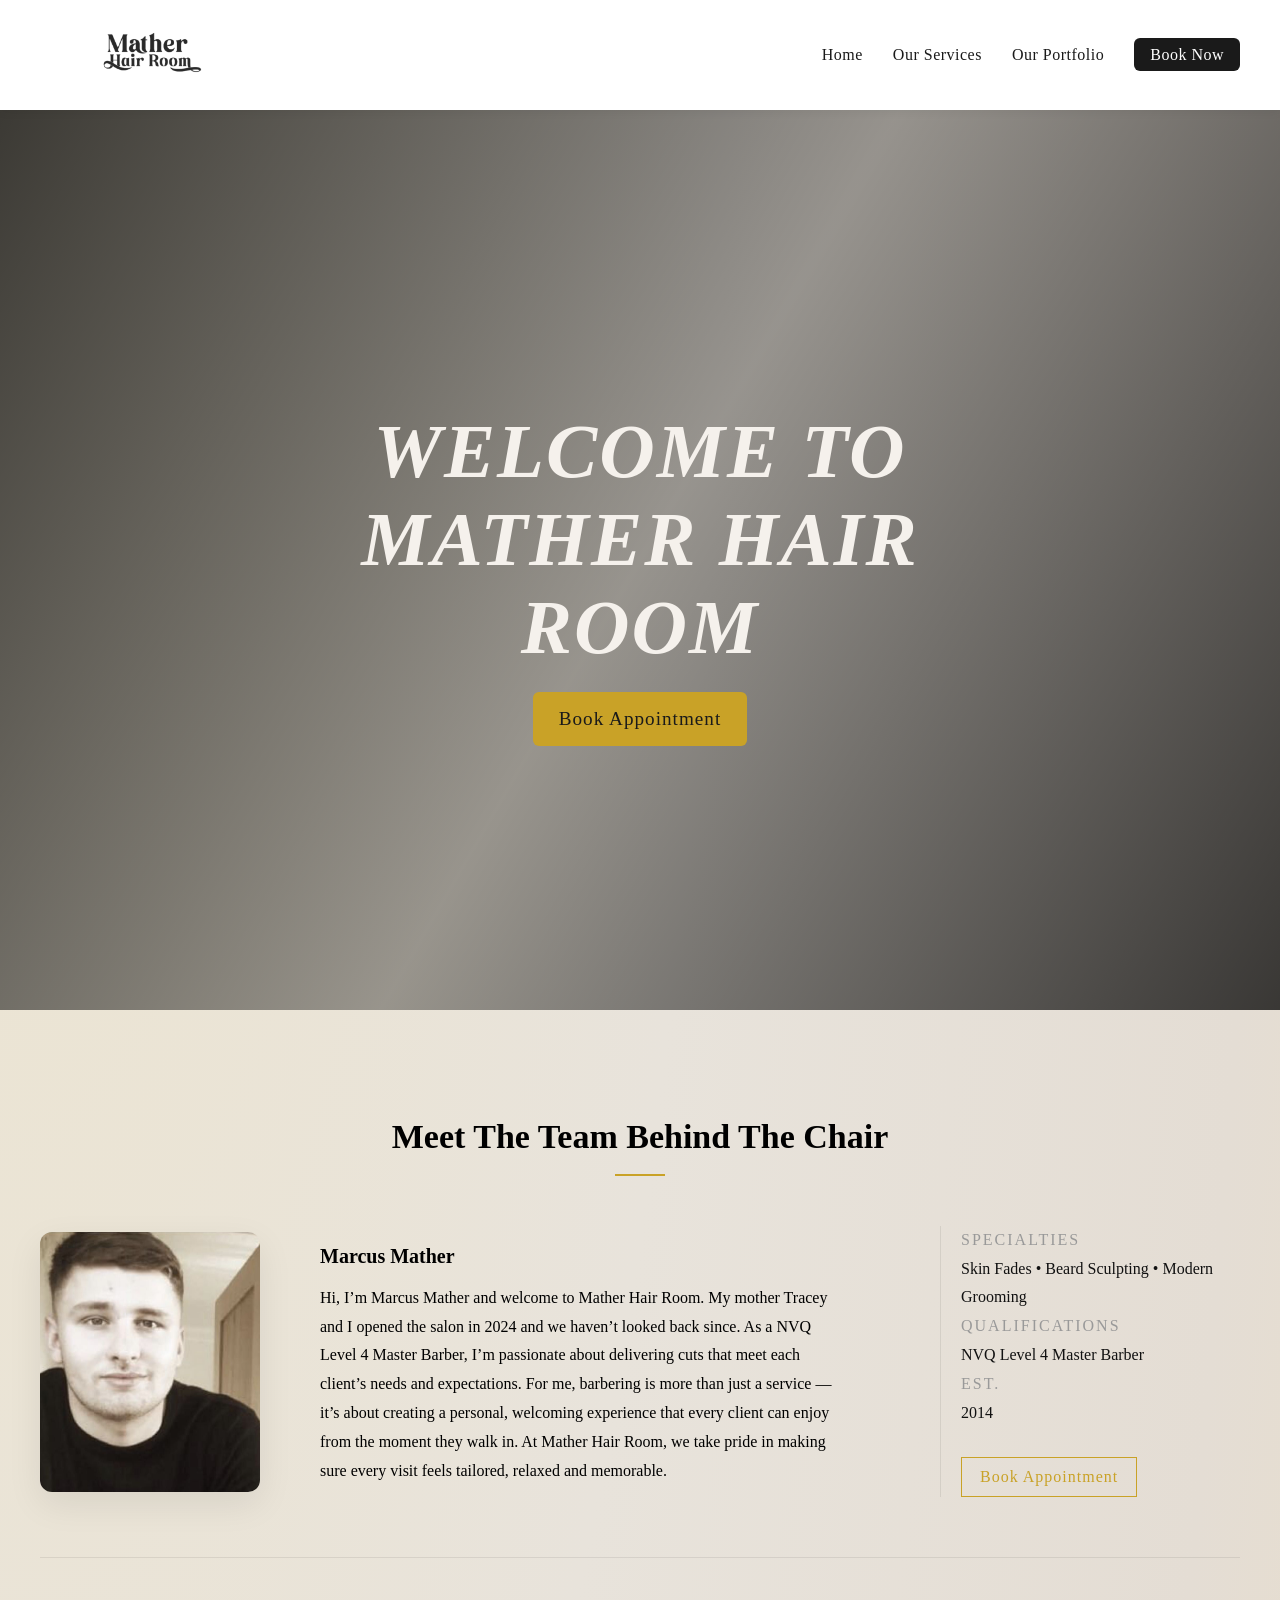
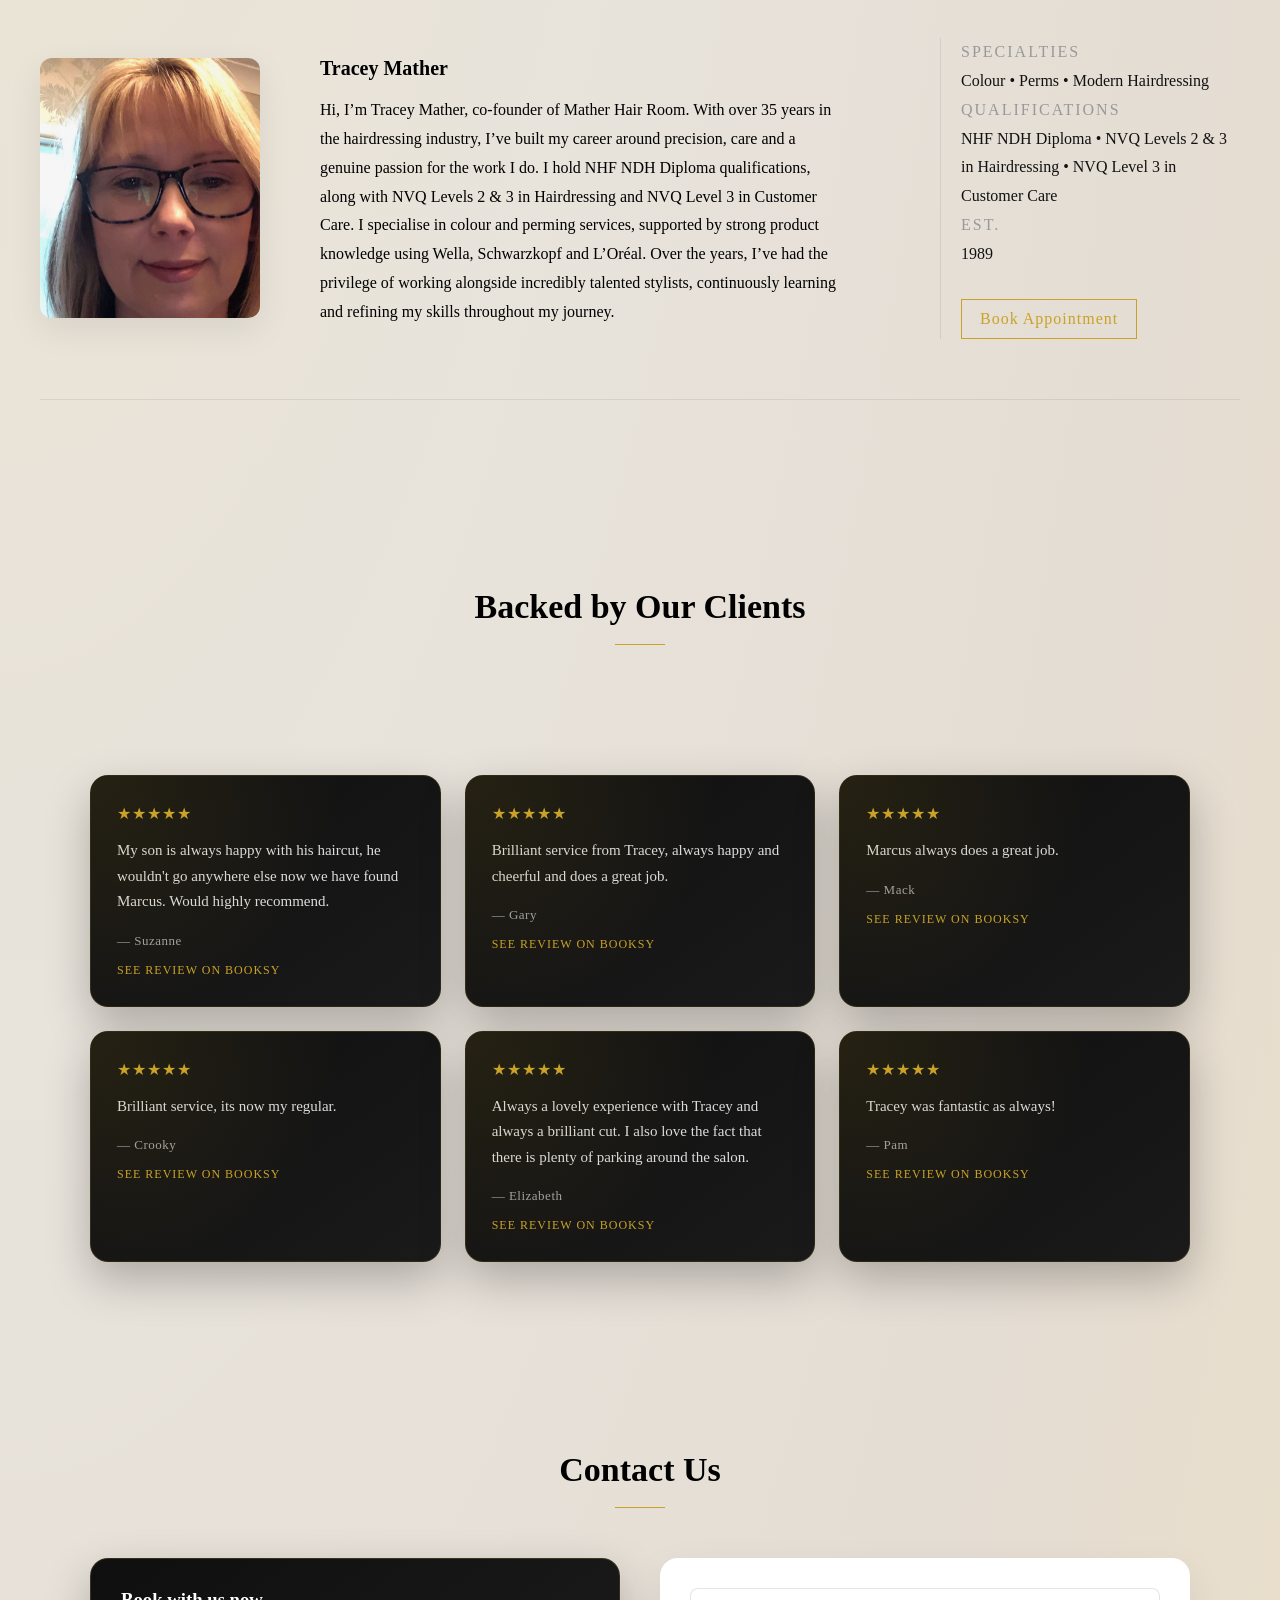
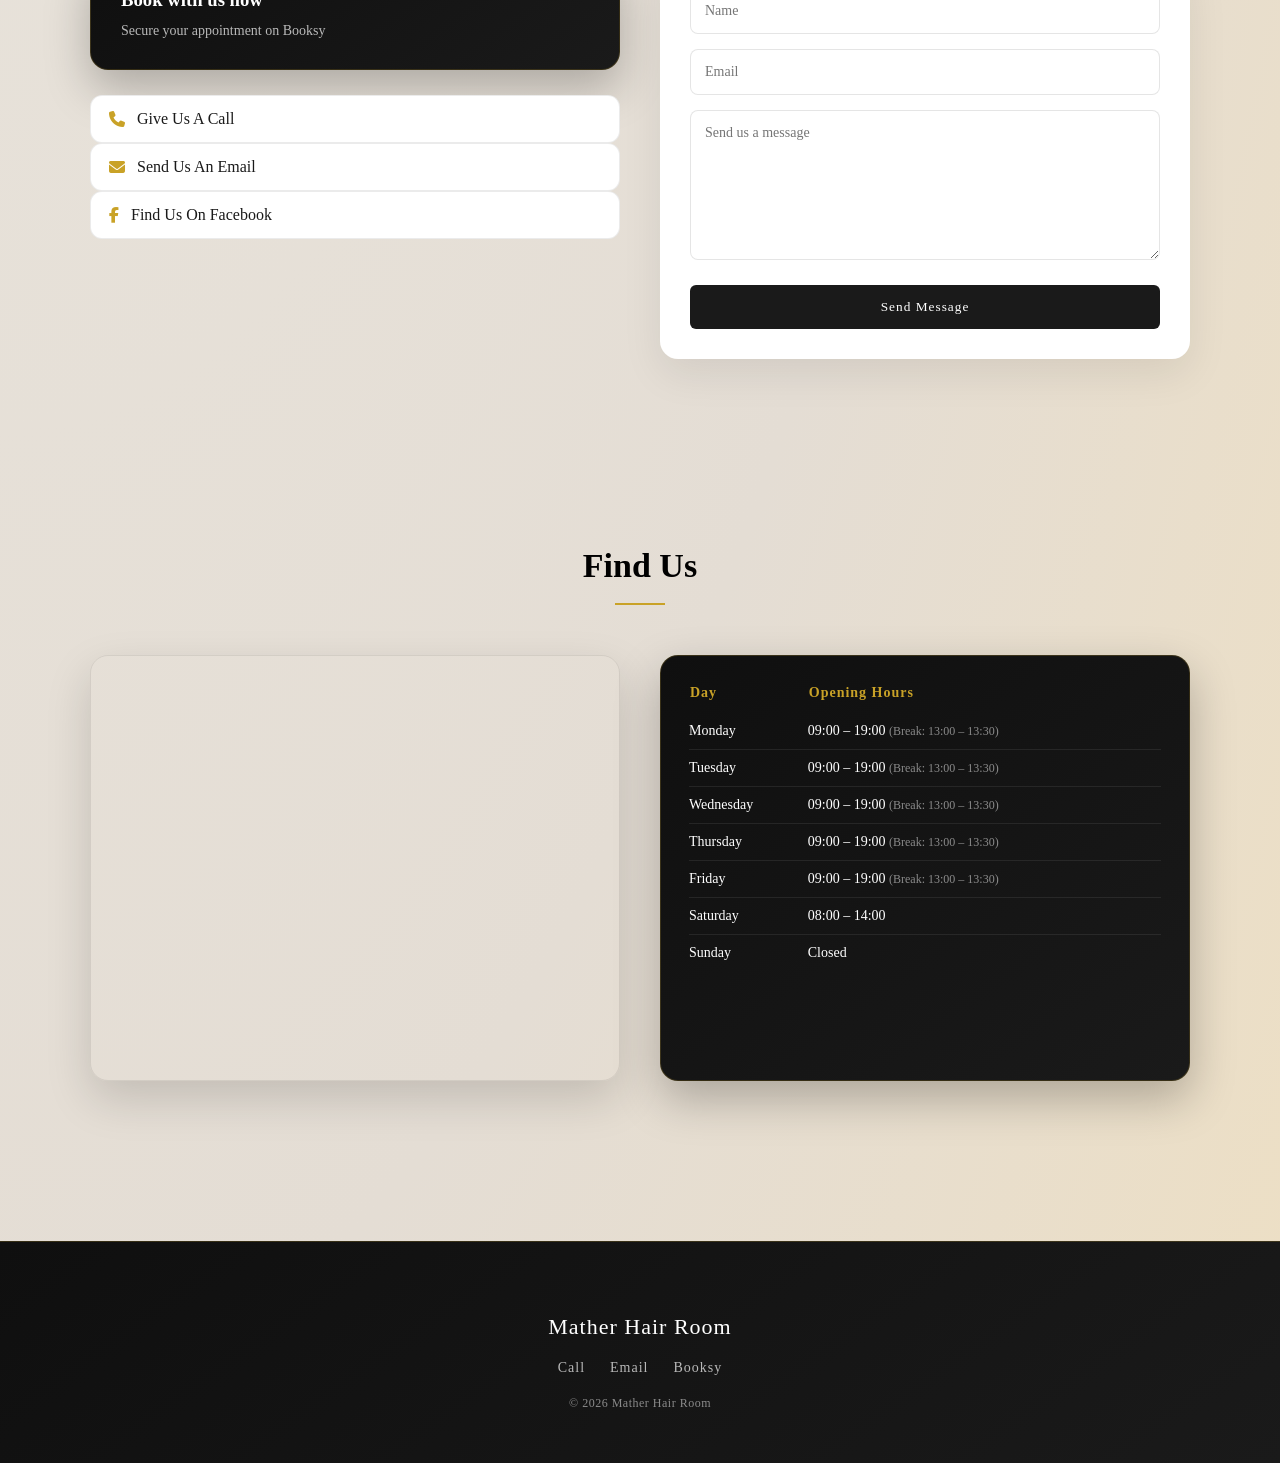
==== commit 2428d18f: "Simplified HTML form" ====
--- a/index.html
+++ b/index.html
@@ -81,7 +81,7 @@
 <!-------------------------------------- HERO SECTION ------------------------------------->
   
   <section id="home">
-    <video autoplay loop muted playsinline webkit-playsinline>
+    <video autoplay loop muted playsinline webkit-playsinline disablepictureinpicture disableremoteplayback>
         <source src="herovideoMHR.mp4" type="video/mp4">
         Your browser does not support the video tag.
     </video>
@@ -213,15 +213,15 @@
     </div>
 
     <div class="contact-form">
-      <form name="contact" method="POST" data-netlify="true">
-        <input type="text" name="name" placeholder="Name" required>
-        <input type="email" name="email" placeholder="Email" required>
-        <textarea name="message" placeholder="Message"></textarea>
-        <button type="submit">Send Message</button>
-      </form>
-    </div>
-
+       <form name="contact" method="POST" data-netlify="true" action="thankyou.html">
+       <input type="hidden" name="form-name" value="contact">
+       <input type="text" name="name" required placeholder="Name">
+       <input type="email" name="email" required placeholder="Email">
+       <textarea name="message" required placeholder="Send us a message"></textarea>
+       <button type="submit">Send Message</button>
+     </form>
   </div>
+    
 </section>
 
 <!-------------------------------------- LOCATION & OPENING TIMES ------------------------------------->
--- a/style.css
+++ b/style.css
@@ -1184,4 +1184,14 @@
 .slide-in.visible {
   opacity: 1;
   transform: translateY(0);
-}+}
+
+/* HOME VIDEO FIX ON IOS (WOULDN'T AUTOPLAY) */
+
+#home video::-webkit-media-controls {
+  display: none !important;
+}
+
+#home video::-webkit-media-controls-start-playback-button {
+  display: none !important;
+}
